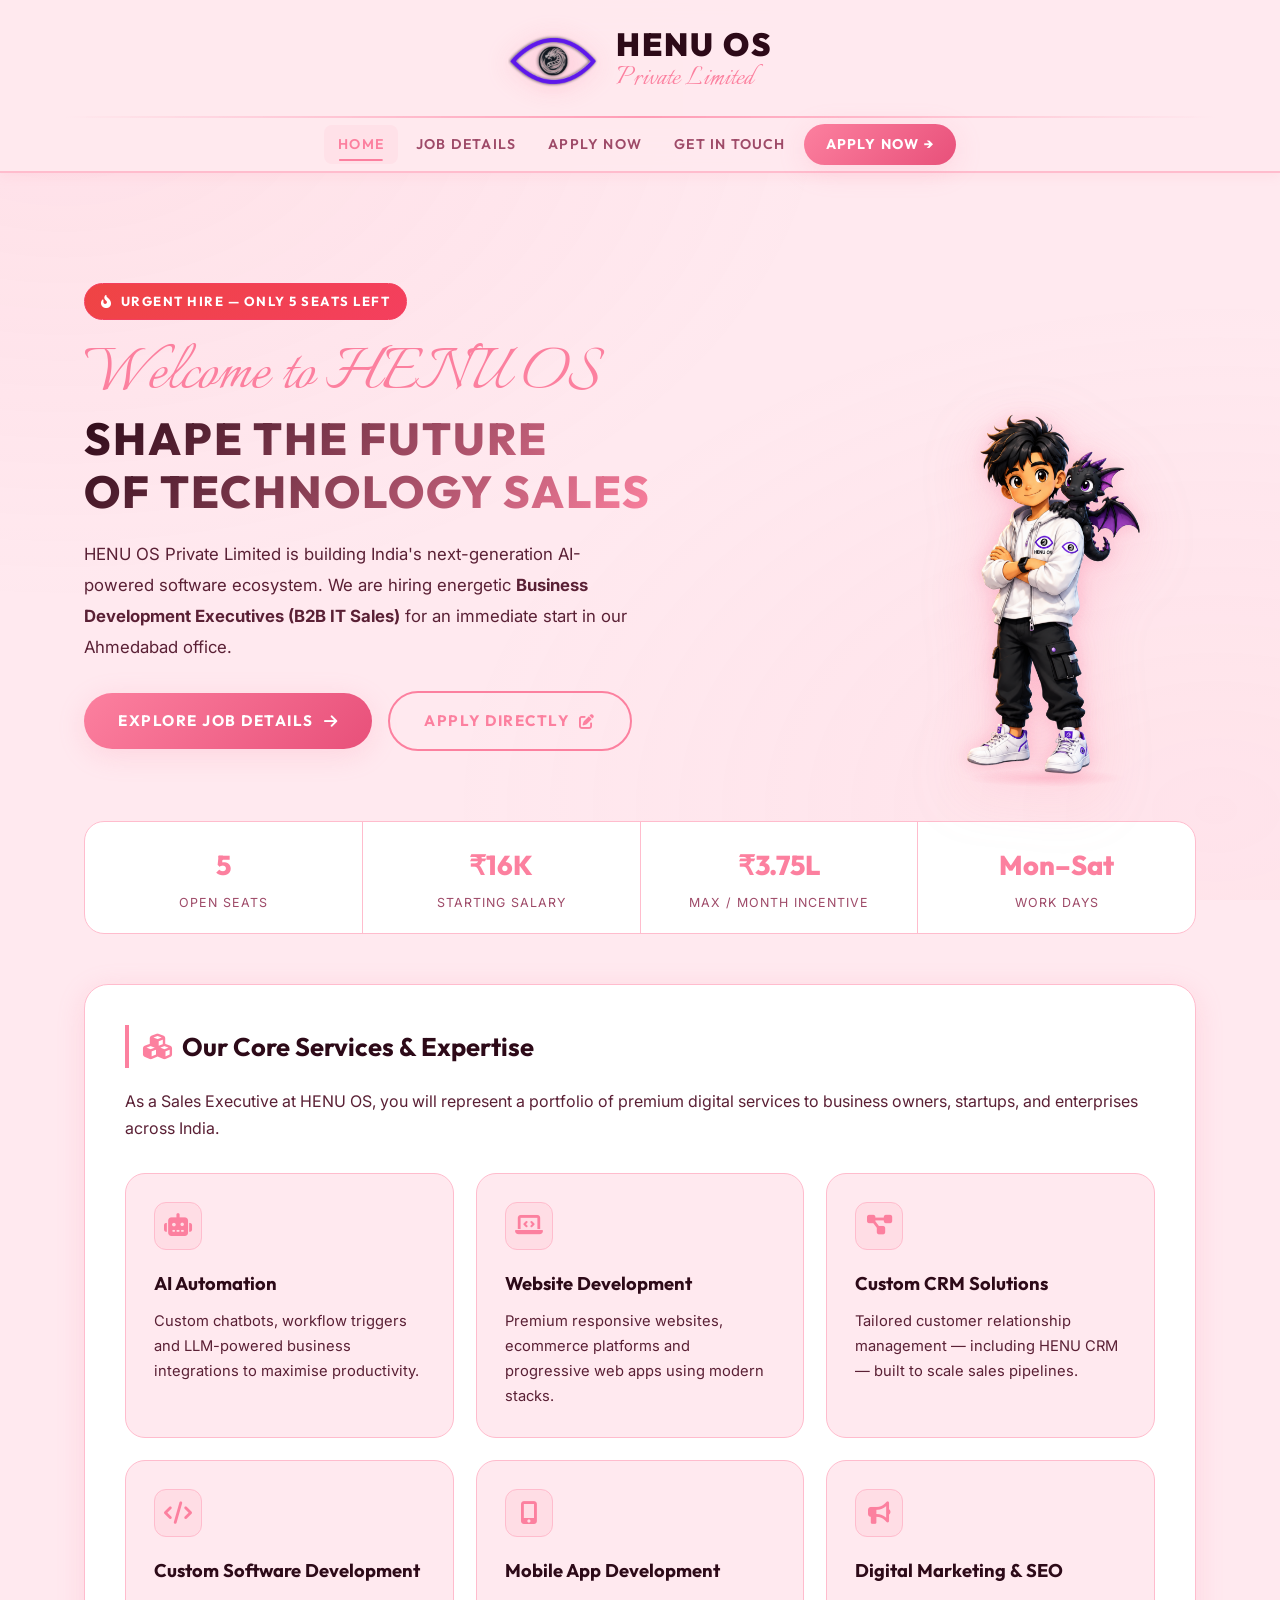
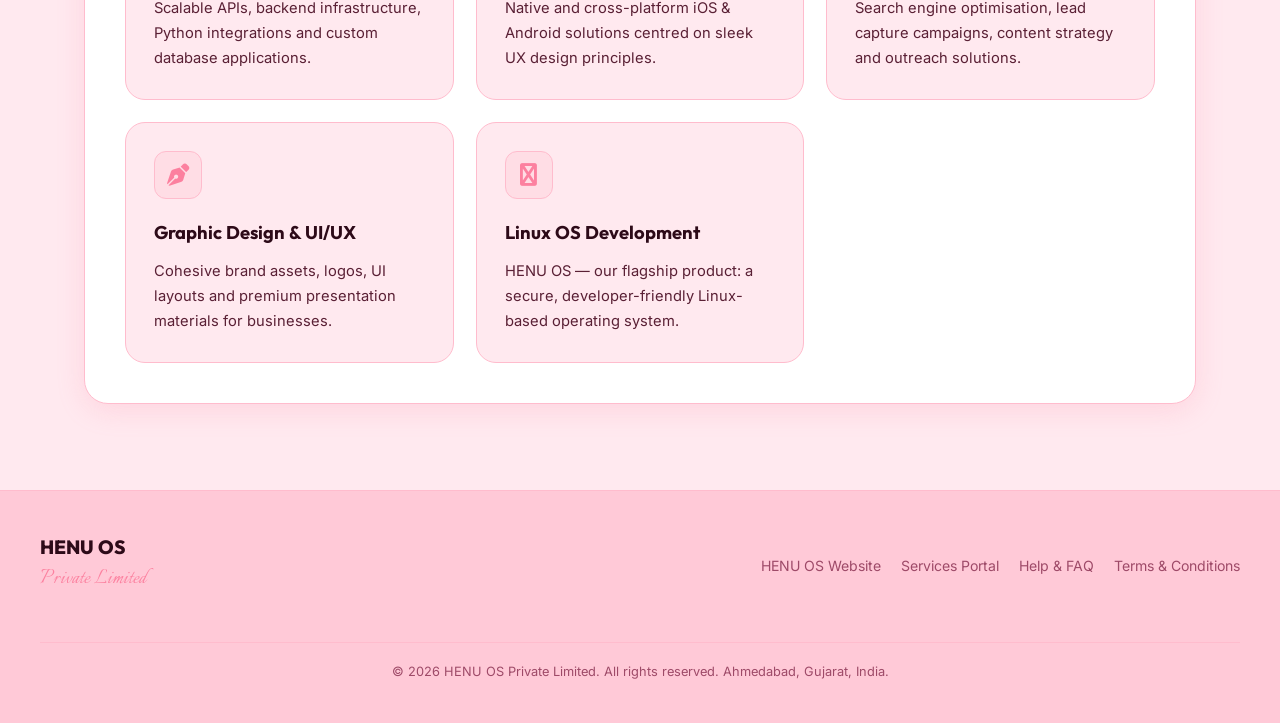
==== sales form/index.html @ 59e3c24c "For Sales" ====
<!DOCTYPE html>
<html lang="en">
<head>
  <meta charset="UTF-8">
  <meta name="viewport" content="width=device-width, initial-scale=1.0">
  <title>HENU OS Private Limited – Sales Careers</title>
  <meta name="description" content="Join HENU OS Private Limited as a Business Development Executive. B2B IT Sales, AI automation and digital marketing services. Apply now in Ahmedabad.">
  <link rel="stylesheet" href="style.css">
  <link rel="stylesheet" href="https://cdnjs.cloudflare.com/ajax/libs/font-awesome/6.4.0/css/all.min.css">
  <style>
    /* ============================================================
       HOME PAGE – SARDU HERO LAYOUT
    ============================================================ */
    .hero-row {
      display: flex;
      align-items: flex-end;
      justify-content: space-between;
      gap: 48px;
      padding: 60px 0 0;
      position: relative;
    }

    .hero-left {
      flex: 1 1 auto; min-width: 0;
      padding-bottom: 30px;
      display: flex; flex-direction: column; align-items: flex-start;
    }

    .hero-left .badge { margin-bottom: 18px; }
    .hero-left .fancy-title { text-align: left; margin-bottom: 2px; }
    .hero-left .main-title  { text-align: left; margin-bottom: 20px; }
    .hero-left p { font-size: 1.05rem; line-height: 1.85; max-width: 560px; margin-bottom: 28px; }

    .hero-cta-row { display: flex; gap: 16px; flex-wrap: wrap; align-items: center; }

    .hero-sardu-wrap {
      flex: 0 0 auto; width: 300px;
      display: flex; align-items: flex-end; justify-content: center; position: relative;
    }

    .sardu-home-img {
      width: 100%; max-width: 300px; display: block; object-fit: contain;
      animation: sardFloat 4s ease-in-out infinite;
      filter: drop-shadow(-3px 0 8px rgba(252,128,159,0.18)) drop-shadow(3px 0 8px rgba(252,128,159,0.18)) drop-shadow(0 18px 30px rgba(252,128,159,0.25));
    }

    @keyframes sardFloat {
      0%, 100% { transform: translateY(0px); }
      50%       { transform: translateY(-12px); }
    }

    .sardu-shadow-ring {
      position: absolute; bottom: -6px; left: 50%; transform: translateX(-50%);
      width: 160px; height: 18px;
      background: radial-gradient(ellipse, rgba(252,128,159,0.30) 0%, transparent 70%);
      border-radius: 50%; animation: ringPulse 4s ease-in-out infinite;
    }

    @keyframes ringPulse {
      0%, 100% { opacity: 0.6; transform: translateX(-50%) scaleX(1); }
      50%       { opacity: 0.25; transform: translateX(-50%) scaleX(0.8); }
    }

    /* Stats strip */
    .hero-stats {
      display: flex; gap: 0;
      border: 1.5px solid var(--border-color); border-radius: 20px;
      overflow: hidden; margin-top: 40px; background: #fff;
    }

    .stat-item {
      flex: 1; padding: 20px 18px; text-align: center;
      border-right: 1.5px solid var(--border-color); transition: var(--transition);
    }

    .stat-item:last-child { border-right: none; }
    .stat-item:hover { background: var(--pink-primary); }

    .stat-val { font-family: var(--font-title); font-size: 1.7rem; font-weight: 800; color: var(--accent); display: block; }
    .stat-lbl { font-size: 0.78rem; color: var(--text-muted); text-transform: uppercase; letter-spacing: 1px; margin-top: 3px; }

    @media (max-width: 900px) {
      .hero-row { flex-direction: column; align-items: center; padding: 40px 0 0; gap: 0; }
      .hero-left { align-items: center; text-align: center; padding-bottom: 10px; }
      .hero-left .fancy-title, .hero-left .main-title { text-align: center; }
      .hero-left p { text-align: center; max-width: 100%; }
      .hero-cta-row { justify-content: center; }
      .hero-sardu-wrap { width: 200px; order: -1; }
      .hero-stats { flex-wrap: wrap; border-radius: 16px; }
      .stat-item { min-width: 45%; border-bottom: 1.5px solid var(--border-color); }
    }

    @media (max-width: 480px) {
      .hero-sardu-wrap { width: 160px; }
      .stat-val { font-size: 1.3rem; }
    }
  </style>
</head>
<body>

  <!-- ===== CENTERED HEADER ===== -->
  <header>
    <div class="nav-container">

      <!-- TOP: Centered Logo + Brand Name -->
      <a href="index.html" class="header-brand">
        <img src="henu.png" alt="HENU OS Logo" class="nav-logo">
        <div class="brand-text">
          <span class="brand-title">HENU OS</span>
          <span class="brand-subtitle">Private Limited</span>
        </div>
        <!-- Hamburger (mobile) -->
        <button class="menu-toggle" id="menuToggle" aria-label="Toggle navigation">
          <span></span><span></span><span></span>
        </button>
      </a>

      <!-- Divider -->
      <div class="header-divider"></div>

      <!-- BOTTOM: Nav Links Centered -->
      <nav class="header-nav" id="headerNav">
        <ul>
          <li><a href="index.html" class="active">Home</a></li>
          <li><a href="details.html">Job Details</a></li>
          <li><a href="apply.html">Apply Now</a></li>
          <li><a href="contact.html">Get in Touch</a></li>
          <li><a href="apply.html" class="nav-cta">Apply Now &rarr;</a></li>
        </ul>
      </nav>

    </div>
  </header>

  <!-- ===== MAIN ===== -->
  <main>

    <!-- HERO -->
    <div class="hero-row">
      <div class="hero-left">
        <span class="badge urgent">
          <i class="fa-solid fa-fire-flame-curved"></i> Urgent Hire &mdash; Only 5 Seats Left
        </span>
        <span class="fancy-title">Welcome to HENU OS</span>
        <h1 class="main-title">Shape the Future<br>of Technology Sales</h1>
        <p>
          HENU OS Private Limited is building India's next-generation AI-powered software ecosystem.
          We are hiring energetic <strong>Business Development Executives (B2B IT Sales)</strong>
          for an immediate start in our Ahmedabad office.
        </p>
        <div class="hero-cta-row">
          <a href="details.html" class="btn btn-primary">Explore Job Details <i class="fa-solid fa-arrow-right"></i></a>
          <a href="apply.html" class="btn btn-secondary">Apply Directly <i class="fa-solid fa-pen-to-square"></i></a>
        </div>
      </div>

      <div class="hero-sardu-wrap">
        <img src="SARDU.png" alt="Sardu – HENU OS Brand Guide" class="sardu-home-img">
        <div class="sardu-shadow-ring"></div>
      </div>
    </div>

    <!-- Stats strip -->
    <div class="hero-stats">
      <div class="stat-item"><span class="stat-val">5</span><div class="stat-lbl">Open Seats</div></div>
      <div class="stat-item"><span class="stat-val">₹16K</span><div class="stat-lbl">Starting Salary</div></div>
      <div class="stat-item"><span class="stat-val">₹3.75L</span><div class="stat-lbl">Max / Month Incentive</div></div>
      <div class="stat-item"><span class="stat-val">Mon–Sat</span><div class="stat-lbl">Work Days</div></div>
    </div>

    <!-- SERVICES -->
    <div class="glass-card" style="margin-top: 50px;">
      <h2 class="section-title"><i class="fa-solid fa-cubes"></i> Our Core Services &amp; Expertise</h2>
      <p>As a Sales Executive at HENU OS, you will represent a portfolio of premium digital services to business owners, startups, and enterprises across India.</p>
      <div class="services-grid">
        <div class="service-card"><div class="service-icon"><i class="fa-solid fa-robot"></i></div><h3>AI Automation</h3><p>Custom chatbots, workflow triggers and LLM-powered business integrations to maximise productivity.</p></div>
        <div class="service-card"><div class="service-icon"><i class="fa-solid fa-laptop-code"></i></div><h3>Website Development</h3><p>Premium responsive websites, ecommerce platforms and progressive web apps using modern stacks.</p></div>
        <div class="service-card"><div class="service-icon"><i class="fa-solid fa-diagram-project"></i></div><h3>Custom CRM Solutions</h3><p>Tailored customer relationship management — including HENU CRM — built to scale sales pipelines.</p></div>
        <div class="service-card"><div class="service-icon"><i class="fa-solid fa-code"></i></div><h3>Custom Software Development</h3><p>Scalable APIs, backend infrastructure, Python integrations and custom database applications.</p></div>
        <div class="service-card"><div class="service-icon"><i class="fa-solid fa-mobile-screen-button"></i></div><h3>Mobile App Development</h3><p>Native and cross-platform iOS &amp; Android solutions centred on sleek UX design principles.</p></div>
        <div class="service-card"><div class="service-icon"><i class="fa-solid fa-bullhorn"></i></div><h3>Digital Marketing &amp; SEO</h3><p>Search engine optimisation, lead capture campaigns, content strategy and outreach solutions.</p></div>
        <div class="service-card"><div class="service-icon"><i class="fa-solid fa-pen-nib"></i></div><h3>Graphic Design &amp; UI/UX</h3><p>Cohesive brand assets, logos, UI layouts and premium presentation materials for businesses.</p></div>
        <div class="service-card"><div class="service-icon"><i class="fa-solid fa-linux"></i></div><h3>Linux OS Development</h3><p>HENU OS — our flagship product: a secure, developer-friendly Linux-based operating system.</p></div>
      </div>
    </div>
  </main>

  <!-- FOOTER -->
  <footer>
    <div class="footer-container">
      <div>
        <span style="font-family:var(--font-title); font-weight:800; color:var(--text-dark); font-size:1.2rem;">HENU OS</span>
        <span style="display:block; font-family:var(--font-fancy); color:var(--accent); font-size:1.5rem; margin-top:-4px;">Private Limited</span>
      </div>
      <ul class="footer-links">
        <li><a href="https://henuos.netlify.app/" target="_blank">HENU OS Website</a></li>
        <li><a href="https://henuos-services.netlify.app/" target="_blank">Services Portal</a></li>
        <li><a href="contact.html">Help &amp; FAQ</a></li>
        <li><a href="contact.html">Terms &amp; Conditions</a></li>
      </ul>
      <div class="footer-copy">&copy; 2026 HENU OS Private Limited. All rights reserved. Ahmedabad, Gujarat, India.</div>
    </div>
  </footer>

  <script src="script.js"></script>
</body>
</html>
---- sales form/style.css ----
@import url('https://fonts.googleapis.com/css2?family=Italianno&family=Outfit:wght@300;400;500;600;700;800&family=Inter:wght@300;400;500;600;700&display=swap');

/* ================================================
   HENU OS Careers Portal – Light Pink Theme
   ================================================ */

:root {
  /* Light Pink Palette */
  --pink-primary:  #FFE9EF;   /* lightest – body bg */
  --pink-medium:   #FFC9D7;   /* card backgrounds   */
  --pink-soft:     #FFBCCD;   /* subtle borders     */
  --pink-pastel:   #FF9CB5;   /* accent color       */
  --pink-light:    #FC809F;   /* dark accent / CTA  */

  /* Text */
  --text-dark:    #2d0a18;
  --text-body:    #5a2035;
  --text-muted:   #9e4a68;
  --text-on-btn:  #ffffff;

  /* Derived UI colors */
  --bg-body:       var(--pink-primary);
  --bg-card:       #ffffff;
  --bg-card-alt:   var(--pink-medium);
  --border-color:  var(--pink-soft);
  --border-accent: var(--pink-pastel);
  --accent:        var(--pink-light);   /* #FC809F */
  --accent-deep:   #e8507a;

  /* Shadows */
  --shadow-sm:   0 2px 12px rgba(252,128,159,0.12);
  --shadow-md:   0 6px 28px rgba(252,128,159,0.20);
  --shadow-lg:   0 12px 45px rgba(252,128,159,0.30);
  --shadow-glow: 0 0 20px rgba(252,128,159,0.35);

  /* Typography */
  --font-fancy: 'Italianno', cursive;
  --font-title: 'Outfit', sans-serif;
  --font-body:  'Inter', sans-serif;

  --transition: all 0.35s cubic-bezier(0.16, 1, 0.3, 1);
}

/* ================================================ Base ================================================ */
*, *::before, *::after { margin: 0; padding: 0; box-sizing: border-box; }
html { scroll-behavior: smooth; }

body {
  background-color: var(--bg-body);
  color: var(--text-body);
  font-family: var(--font-body);
  line-height: 1.7;
  overflow-x: hidden;
  min-height: 100vh;
}

/* subtle pattern overlay */
body::before {
  content: '';
  position: fixed; inset: 0;
  background:
    radial-gradient(ellipse at 5% 10%, rgba(252,128,159,0.08) 0%, transparent 45%),
    radial-gradient(ellipse at 95% 90%, rgba(255,156,181,0.07) 0%, transparent 45%);
  pointer-events: none;
  z-index: 0;
}

/* ================================================ HEADER / NAV ================================================ */
/* ================================================
   HEADER — Centered Brand + Nav Below
   ================================================ */
header {
  position: sticky; top: 0; z-index: 200;
  background: rgba(255,233,239,0.95);
  backdrop-filter: blur(18px);
  -webkit-backdrop-filter: blur(18px);
  border-bottom: 2px solid var(--border-color);
  box-shadow: var(--shadow-sm);
}

.nav-container {
  max-width: 1200px; margin: 0 auto;
  padding: 0 24px;
  display: flex;
  flex-direction: column;
  align-items: center;
}

/* --- TOP ROW: big centered logo + brand name --- */
.header-brand {
  display: flex;
  align-items: center;
  justify-content: center;
  gap: 18px;
  padding: 16px 0 10px;
  text-decoration: none;
  width: 100%;
  position: relative;
}

/* Hamburger sits absolute-right inside brand row */
.menu-toggle {
  position: absolute;
  right: 0; top: 50%;
  transform: translateY(-50%);
  display: none;
  flex-direction: column;
  gap: 5px; cursor: pointer;
  background: transparent; border: none;
  padding: 4px;
}

.menu-toggle span {
  display: block; width: 26px; height: 3px;
  background: var(--accent); border-radius: 3px;
  transition: var(--transition);
}

/* Big centered logo */
.nav-logo {
  width: 90px; height: 90px;
  object-fit: contain;
  filter: drop-shadow(0 3px 12px rgba(252,128,159,0.45));
  transition: var(--transition);
  flex-shrink: 0;
}

.header-brand:hover .nav-logo {
  filter: drop-shadow(0 5px 20px rgba(252,128,159,0.70));
  transform: scale(1.06);
}

/* Brand text block */
.brand-text {
  display: flex;
  flex-direction: column;
  align-items: flex-start;
  line-height: 1;
}

.brand-title {
  font-family: var(--font-title);
  font-size: 2rem;
  font-weight: 900;
  color: var(--text-dark);
  letter-spacing: 2px;
  text-transform: uppercase;
  line-height: 1;
}

.brand-subtitle {
  font-family: var(--font-fancy);
  font-size: 2rem;
  color: var(--accent);
  margin-top: 2px;
  line-height: 1;
}

/* --- DIVIDER line between brand and nav --- */
.header-divider {
  width: 100%;
  height: 1.5px;
  background: linear-gradient(90deg, transparent, var(--border-accent), transparent);
  margin: 0;
}

/* --- BOTTOM ROW: centered nav links --- */
.header-nav {
  width: 100%;
  padding: 6px 0;
}

.header-nav ul {
  display: flex;
  list-style: none;
  gap: 4px;
  align-items: center;
  justify-content: center;
  flex-wrap: wrap;
}

nav a, .header-nav a {
  text-decoration: none;
  font-family: var(--font-title);
  color: var(--text-muted);
  font-size: 0.88rem; font-weight: 600;
  text-transform: uppercase; letter-spacing: 1.2px;
  padding: 8px 14px; border-radius: 8px;
  transition: var(--transition); position: relative;
  display: block;
}

nav a:hover, nav a.active,
.header-nav a:hover, .header-nav a.active {
  color: var(--accent);
  background: rgba(252,128,159,0.08);
}

nav a::after, .header-nav a::after {
  content: ''; position: absolute;
  bottom: 3px; left: 50%;
  width: 0; height: 2px;
  background: var(--accent);
  border-radius: 2px;
  transition: var(--transition);
  transform: translateX(-50%);
}

nav a:hover::after, nav a.active::after,
.header-nav a:hover::after, .header-nav a.active::after { width: 60%; }

.nav-cta {
  background: linear-gradient(135deg, var(--accent), var(--accent-deep)) !important;
  color: #fff !important;
  border-radius: 30px !important;
  padding: 9px 22px !important;
  box-shadow: var(--shadow-md);
  font-weight: 700 !important;
}

.nav-cta::after { display: none !important; }

.nav-cta:hover {
  transform: translateY(-2px) !important;
  box-shadow: var(--shadow-lg) !important;
  background: linear-gradient(135deg, var(--accent-deep), var(--accent)) !important;
}

/* ================================================ LAYOUT ================================================ */
main {
  max-width: 1160px; margin: 0 auto;
  padding: 50px 24px;
  position: relative; z-index: 1;
}

/* ================================================ GLASS CARD ================================================ */
.glass-card {
  background: var(--bg-card);
  border: 1.5px solid var(--border-color);
  border-radius: 24px;
  padding: 40px;
  box-shadow: var(--shadow-md);
  margin-bottom: 36px;
  transition: var(--transition);
  position: relative;
  z-index: 20;
}

.glass-card:hover {
  border-color: var(--border-accent);
  box-shadow: var(--shadow-lg);
  transform: translateY(-2px);
}

/* ================================================ TYPOGRAPHY ================================================ */
.fancy-title {
  font-family: var(--font-fancy);
  font-size: 4.5rem;
  color: var(--accent);
  line-height: 1; margin-bottom: 8px;
}

.main-title {
  font-family: var(--font-title);
  font-size: clamp(1.8rem, 4vw, 2.8rem);
  font-weight: 800; text-transform: uppercase;
  letter-spacing: 2px;
  background: linear-gradient(135deg, var(--text-dark) 0%, var(--accent) 100%);
  -webkit-background-clip: text;
  -webkit-text-fill-color: transparent;
  background-clip: text;
  margin-bottom: 20px; line-height: 1.2;
}

.section-title {
  font-family: var(--font-title);
  font-size: 1.6rem; font-weight: 700;
  color: var(--text-dark);
  border-left: 4px solid var(--accent);
  padding-left: 14px; margin-bottom: 20px;
  display: flex; align-items: center; gap: 10px;
}

.section-title i { color: var(--accent); }

p {
  margin-bottom: 18px;
  color: var(--text-body);
  font-size: 1rem;
}

/* ================================================ BADGES ================================================ */
.badge {
  display: inline-flex; align-items: center; gap: 8px;
  background: rgba(252,128,159,0.12);
  border: 1.5px solid var(--pink-pastel);
  padding: 6px 16px; border-radius: 30px;
  font-family: var(--font-title);
  font-size: 0.82rem; font-weight: 700;
  text-transform: uppercase; letter-spacing: 1.5px;
  color: var(--accent);
  margin-bottom: 20px;
}

.badge.urgent {
  background: linear-gradient(135deg, #ef4444, #f43f5e);
  border-color: #f43f5e;
  color: #fff;
  animation: urgentPulse 1.5s ease-in-out infinite;
}

@keyframes urgentPulse {
  0%, 100% { box-shadow: 0 0 8px rgba(239,68,68,0.4); }
  50% { box-shadow: 0 0 22px rgba(239,68,68,0.8); }
}

/* ================================================ BUTTONS ================================================ */
.btn {
  display: inline-flex; align-items: center; gap: 10px;
  font-family: var(--font-title);
  font-size: 0.95rem; font-weight: 700;
  text-decoration: none; text-transform: uppercase;
  letter-spacing: 1.5px; padding: 15px 34px;
  border-radius: 50px; border: none; cursor: pointer;
  transition: var(--transition);
}

.btn-primary {
  background: linear-gradient(135deg, var(--accent), var(--accent-deep));
  color: #fff;
  box-shadow: var(--shadow-md);
}

.btn-primary:hover {
  transform: translateY(-3px);
  box-shadow: var(--shadow-lg);
  color: #fff;
}

.btn-secondary {
  background: transparent;
  border: 2px solid var(--accent);
  color: var(--accent);
}

.btn-secondary:hover {
  background: rgba(252,128,159,0.08);
  transform: translateY(-2px);
}

/* ================================================ HOME HERO ================================================ */
.hero-section {
  text-align: center; padding: 60px 0 50px;
  display: flex; flex-direction: column; align-items: center;
}

/* No spinning logo – decorative circle divider only */
.hero-divider {
  width: 90px; height: 4px;
  background: linear-gradient(90deg, transparent, var(--accent), transparent);
  border-radius: 2px; margin: 24px auto 28px;
}

/* ================================================ SERVICE CARDS ================================================ */
.services-grid {
  display: grid;
  grid-template-columns: repeat(auto-fit, minmax(260px, 1fr));
  gap: 22px; margin-top: 30px;
}

.service-card {
  background: var(--pink-primary);
  border: 1.5px solid var(--border-color);
  border-radius: 20px; padding: 28px;
  transition: var(--transition); text-align: left;
}

.service-card:hover {
  border-color: var(--accent);
  background: #fff;
  transform: translateY(-5px);
  box-shadow: var(--shadow-md);
}

.service-icon {
  width: 48px; height: 48px;
  background: rgba(252,128,159,0.12);
  border-radius: 12px;
  display: flex; align-items: center; justify-content: center;
  color: var(--accent); font-size: 1.4rem;
  margin-bottom: 18px;
  border: 1.5px solid var(--border-color);
}

.service-card h3 {
  font-family: var(--font-title);
  font-size: 1.15rem; font-weight: 700;
  color: var(--text-dark); margin-bottom: 10px;
}

.service-card p { font-size: 0.92rem; margin-bottom: 0; }

/* ================================================ DETAILS PAGE ================================================ */
.details-layout {
  display: grid;
  grid-template-columns: 1fr;   /* full width; SARDU fixed right */
  gap: 0;
}

/* SARDU fixed on right side of page */
.sardu-fixed {
  position: fixed;
  bottom: 0; right: 0;
  z-index: 150;
  display: flex;
  flex-direction: column;
  align-items: flex-end;
  pointer-events: none;
}

.sardu-speech {
  margin-right: 15px;
  margin-bottom: 10px;
  background: #fff;
  border: 1.5px solid var(--border-accent);
  border-radius: 18px 18px 4px 18px;
  padding: 12px 16px;
  font-size: 0.85rem;
  color: var(--text-body);
  max-width: 220px;
  box-shadow: var(--shadow-md);
  pointer-events: all;
  animation: floatBubble 3.5s ease-in-out infinite;
}

@keyframes floatBubble {
  0%, 100% { transform: translateY(0); }
  50% { transform: translateY(-6px); }
}

.sardu-standing {
  width: 140px;
  object-fit: contain;
  display: block;
  /* standing at bottom */
  margin-bottom: 0;
  pointer-events: all;
  animation: sardRock 3s ease-in-out infinite;
  filter: drop-shadow(0 4px 15px rgba(252,128,159,0.35));
}

@keyframes sardRock {
  0%, 100% { transform: rotate(-2deg); }
  50% { transform: rotate(2deg); }
}

/* emcard belt – right edge, 70% opacity */
.emcard-belt {
  position: fixed;
  right: -30px;     /* slightly clipped to look like a belt */
  top: 50%;
  transform: translateY(-50%);
  z-index: 120;
  opacity: 0.70;
  pointer-events: none;
}

.emcard-belt img {
  width: 210px;
  border-radius: 20px 0 0 20px;
  border: 1.5px solid var(--border-accent);
  border-right: none;
  box-shadow: -8px 0 30px rgba(252,128,159,0.25);
  display: block;
}

/* ================================================ SALARY / KPI ================================================ */
.salary-boxes {
  display: grid;
  grid-template-columns: 1fr 1fr;
  gap: 18px; margin: 22px 0;
}

@media (max-width: 600px) {
  .salary-boxes { grid-template-columns: 1fr; }
}

.salary-box {
  background: var(--pink-primary);
  border: 1.5px solid var(--border-color);
  border-radius: 16px; padding: 20px;
  text-align: center; transition: var(--transition);
}

.salary-box:hover {
  border-color: var(--accent);
  background: #fff;
  box-shadow: var(--shadow-md);
}

.salary-box h4 {
  font-family: var(--font-title);
  font-size: 0.85rem; text-transform: uppercase;
  color: var(--accent); margin-bottom: 8px; letter-spacing: 1px;
}

.salary-value {
  font-family: var(--font-title);
  font-size: 1.4rem; font-weight: 800;
  color: var(--text-dark);
}

.salary-desc { font-size: 0.78rem; color: var(--text-muted); margin-top: 5px; margin-bottom: 0; }

.kpi-cards {
  display: grid;
  grid-template-columns: repeat(auto-fit, minmax(120px, 1fr));
  gap: 14px; margin: 18px 0;
}

.kpi-card {
  background: var(--pink-primary);
  border: 1.5px solid var(--border-color);
  border-radius: 14px; padding: 15px 10px;
  text-align: center; transition: var(--transition);
}

.kpi-card:hover {
  border-color: var(--accent);
  background: #fff;
  transform: scale(1.04);
  box-shadow: var(--shadow-sm);
}

.kpi-val {
  font-family: var(--font-title);
  font-size: 1.5rem; font-weight: 800;
  color: var(--accent);
}

.kpi-lbl { font-size: 0.72rem; color: var(--text-muted); margin-top: 3px; }

.info-bullets { list-style: none; }

.info-bullets li {
  position: relative; padding-left: 24px;
  margin-bottom: 12px; font-size: 0.96rem;
  color: var(--text-body);
}

.info-bullets li i {
  position: absolute; left: 0; top: 4px;
  color: var(--accent); font-size: 0.9rem;
}

/* ================================================ APPLY FORM ================================================ */
.form-header { margin-bottom: 32px; text-align: center; }

.form-grid {
  display: grid;
  grid-template-columns: 1fr 1fr;
  gap: 22px; margin-bottom: 22px;
}

@media (max-width: 768px) {
  .form-grid { grid-template-columns: 1fr; }
}

.form-group {
  margin-bottom: 18px;
  display: flex; flex-direction: column;
}

.form-group.full-width { grid-column: 1 / -1; }

label {
  font-family: var(--font-title);
  font-size: 0.85rem; font-weight: 600;
  color: var(--text-dark);
  margin-bottom: 7px; letter-spacing: 0.5px;
  text-transform: uppercase;
}

.required { color: #e53e3e; margin-left: 3px; }

.form-control {
  background: var(--pink-primary);
  border: 1.5px solid var(--border-color);
  border-radius: 12px; padding: 13px 17px;
  color: var(--text-dark);
  font-family: var(--font-body);
  font-size: 0.95rem; outline: none;
  transition: var(--transition);
  width: 100%;
}

.form-control:focus {
  border-color: var(--accent);
  background: #fff;
  box-shadow: 0 0 0 3px rgba(252,128,159,0.15);
}

.form-control::placeholder { color: var(--text-muted); opacity: 0.7; }

select.form-control {
  cursor: pointer; appearance: none;
  background-image: url("data:image/svg+xml,%3Csvg xmlns='http://www.w3.org/2000/svg' fill='none' viewBox='0 0 24 24' stroke='%23FC809F'%3E%3Cpath stroke-linecap='round' stroke-linejoin='round' stroke-width='2' d='M19 9l-7 7-7-7'/%3E%3C/svg%3E");
  background-repeat: no-repeat;
  background-position: right 16px center;
  background-size: 15px; padding-right: 44px;
}

select.form-control option {
  background: #fff; color: var(--text-dark);
}

/* Radio pills */
.radio-options {
  display: flex; flex-wrap: wrap; gap: 10px; margin-top: 5px;
}

.radio-pill { position: relative; }

.radio-pill input[type="radio"] {
  position: absolute; opacity: 0; width: 0; height: 0;
}

.radio-pill label {
  display: block;
  background: var(--pink-primary);
  border: 1.5px solid var(--border-color);
  border-radius: 50px; padding: 9px 20px;
  font-family: var(--font-body);
  font-size: 0.88rem; font-weight: 500;
  text-transform: none; letter-spacing: 0;
  color: var(--text-body);
  cursor: pointer; margin-bottom: 0;
  transition: var(--transition);
}

.radio-pill input[type="radio"]:checked + label {
  background: var(--accent);
  border-color: var(--accent);
  color: #fff;
  box-shadow: var(--shadow-sm);
}

.radio-pill label:hover {
  border-color: var(--accent); color: var(--accent);
}

/* Multi-select checklists */
.checklist-container {
  background: var(--pink-primary);
  border: 1.5px solid var(--border-color);
  border-radius: 16px; padding: 18px;
  max-height: 240px; overflow-y: auto; margin-top: 5px;
}

.checklist-container::-webkit-scrollbar { width: 5px; }
.checklist-container::-webkit-scrollbar-track { background: rgba(252,128,159,0.05); }
.checklist-container::-webkit-scrollbar-thumb { background: var(--border-accent); border-radius: 3px; }

.checklist-item {
  display: flex; align-items: center; gap: 12px;
  padding: 7px 5px; cursor: pointer;
  transition: var(--transition); border-radius: 8px;
}

.checklist-item:hover {
  background: rgba(252,128,159,0.08);
  padding-left: 10px;
}

.checklist-item input[type="checkbox"] {
  width: 17px; height: 17px;
  accent-color: var(--accent); cursor: pointer; flex-shrink: 0;
}

.checklist-label {
  font-family: var(--font-body);
  font-size: 0.9rem; color: var(--text-body); user-select: none;
}

.validation-hint {
  font-size: 0.78rem; color: var(--accent);
  margin-bottom: 6px; font-weight: 600;
}

/* File Upload */
.upload-dropzone {
  border: 2px dashed var(--border-accent);
  border-radius: 16px; padding: 28px 20px;
  text-align: center; cursor: pointer;
  background: var(--pink-primary);
  transition: var(--transition); position: relative;
}

.upload-dropzone:hover, .upload-dropzone.dragover {
  border-color: var(--accent);
  background: #fff;
  box-shadow: var(--shadow-sm);
}

.upload-dropzone input[type="file"] {
  position: absolute; inset: 0; width: 100%; height: 100%;
  opacity: 0; cursor: pointer;
}

.upload-icon { font-size: 2rem; color: var(--accent); margin-bottom: 8px; }

.upload-text { font-size: 0.88rem; color: var(--text-muted); }
.upload-text strong { color: var(--accent); }

.file-info {
  margin-top: 10px; font-size: 0.85rem; color: #22c55e;
  display: flex; align-items: center; justify-content: center; gap: 6px;
}

/* Calendar Slots */
.calendar-wrapper {
  background: var(--pink-primary);
  border: 1.5px solid var(--border-color);
  border-radius: 18px; padding: 24px; margin-top: 10px;
}

.calendar-header {
  font-family: var(--font-title);
  font-size: 1rem; font-weight: 700;
  color: var(--text-dark); margin-bottom: 14px;
  text-align: center; text-transform: uppercase; letter-spacing: 1px;
}

.calendar-days {
  display: grid; grid-template-columns: repeat(4, 1fr);
  gap: 10px; margin-bottom: 18px;
}

@media (max-width: 500px) {
  .calendar-days { grid-template-columns: repeat(2, 1fr); }
}

.day-tab {
  background: #fff;
  border: 1.5px solid var(--border-color);
  border-radius: 12px; padding: 12px 8px;
  text-align: center; cursor: pointer;
  transition: var(--transition);
}

.day-tab:hover { border-color: var(--accent); }

.day-tab.active {
  background: var(--accent);
  border-color: var(--accent);
}

.day-tab.active .day-name,
.day-tab.active .day-date { color: #fff; }

.day-name {
  font-family: var(--font-title);
  font-size: 0.75rem; text-transform: uppercase;
  color: var(--text-muted);
}

.day-date {
  font-family: var(--font-title);
  font-size: 1.05rem; font-weight: 800;
  color: var(--text-dark);
}

.slots-grid {
  display: grid;
  grid-template-columns: repeat(auto-fill, minmax(170px, 1fr));
  gap: 10px; margin-top: 14px; min-height: 70px;
}

.slot-btn {
  background: #fff;
  border: 2px solid; border-radius: 10px;
  padding: 11px 10px;
  font-family: var(--font-title);
  font-size: 0.82rem; font-weight: 700;
  cursor: pointer; transition: var(--transition);
  text-align: center;
}

.slot-btn.available { border-color: #22c55e; color: #16a34a; background: #f0fdf4; }
.slot-btn.available:hover {
  background: #dcfce7; transform: translateY(-2px);
  box-shadow: 0 4px 12px rgba(34,197,94,0.2);
}

.slot-btn.booked { border-color: #ef4444; color: #dc2626; background: #fef2f2; cursor: not-allowed; opacity: 0.65; }

.slot-btn.selected {
  border-color: #eab308 !important; color: #a16207 !important;
  background: #fefce8 !important;
  box-shadow: 0 4px 12px rgba(234,179,8,0.3) !important;
  transform: translateY(-2px);
}

.slot-lbl {
  display: block; font-size: 0.68rem;
  font-weight: 400; margin-top: 3px; text-transform: uppercase;
}

.slot-legend {
  display: flex; gap: 18px; flex-wrap: wrap;
  margin-top: 14px; font-size: 0.78rem; color: var(--text-muted);
}

.legend-item { display: flex; align-items: center; gap: 6px; }

.legend-color { width: 10px; height: 10px; border-radius: 50%; }
.legend-color.available { background: #22c55e; }
.legend-color.booked    { background: #ef4444; }
.legend-color.selected  { background: #eab308; }

.custom-slot-toggle {
  margin-top: 18px; padding-top: 14px;
  border-top: 1px dashed var(--border-color);
  text-align: center;
}

.custom-slot-box {
  background: #fff;
  border: 1.5px dashed var(--border-color);
  border-radius: 12px; padding: 15px;
  margin-top: 12px;
  display: flex; flex-wrap: wrap; gap: 14px; justify-content: center;
}

.custom-slot-box select, .custom-slot-box input {
  background: var(--pink-primary);
  border: 1.5px solid var(--border-color);
  border-radius: 8px; padding: 8px 12px;
  color: var(--text-dark);
  font-family: var(--font-body); font-size: 0.88rem; outline: none;
}

/* Spinner */
.loading-overlay {
  display: none; position: fixed; inset: 0;
  background: rgba(255,233,239,0.88);
  backdrop-filter: blur(8px); z-index: 1000;
  align-items: center; justify-content: center; flex-direction: column;
}

.loading-overlay.visible { display: flex; }

.loading-spinner {
  width: 48px; height: 48px;
  border: 4px solid var(--border-color);
  border-top-color: var(--accent);
  border-radius: 50%;
  animation: spin 0.9s linear infinite; margin-bottom: 18px;
}

@keyframes spin { to { transform: rotate(360deg); } }

.loading-text {
  font-family: var(--font-title);
  font-size: 1.05rem; color: var(--text-dark); letter-spacing: 1px;
}

/* Thank You Overlay */
.thankyou-overlay {
  display: none; position: fixed; inset: 0;
  background: rgba(255,233,239,0.95);
  backdrop-filter: blur(14px); z-index: 1001;
  align-items: center; justify-content: center; padding: 24px;
}

.thankyou-overlay.visible {
  display: flex; animation: fadeScale 0.4s ease-out;
}

@keyframes fadeScale {
  from { opacity: 0; transform: scale(0.95); }
  to   { opacity: 1; transform: scale(1); }
}

.thankyou-card { max-width: 600px; width: 100%; text-align: center; }

.ty-success-icon {
  font-size: 4rem; color: #22c55e;
  margin-bottom: 20px;
  animation: bounceIcon 1.4s infinite alternate;
}

@keyframes bounceIcon {
  0%   { transform: translateY(0); }
  100% { transform: translateY(-8px); }
}

.ty-contact-box {
  background: var(--pink-primary);
  border: 1.5px solid var(--border-color);
  border-radius: 16px; padding: 20px 24px;
  margin: 22px 0; text-align: left;
}

.ty-contact-box h4 {
  font-family: var(--font-title); font-size: 1rem;
  color: var(--accent); margin-bottom: 10px;
  border-bottom: 1px solid var(--border-color); padding-bottom: 8px;
}

.ty-contact-box p {
  font-size: 0.92rem; margin-bottom: 8px;
  display: flex; align-items: center; gap: 10px;
}

.ty-contact-box p i { color: var(--accent); width: 18px; }

.btn-whatsapp {
  background: #25D366; color: #fff;
  box-shadow: 0 4px 14px rgba(37,211,102,0.3);
}

.btn-whatsapp:hover {
  background: #1ebd59; color: #fff;
  box-shadow: 0 8px 24px rgba(37,211,102,0.45);
  transform: translateY(-3px);
}

/* ================================================ CONTACT PAGE ================================================ */
.contact-layout {
  display: grid; grid-template-columns: 1fr 1fr; gap: 36px;
}

@media (max-width: 768px) {
  .contact-layout { grid-template-columns: 1fr; }
}

.contact-info { display: flex; flex-direction: column; gap: 18px; }

.contact-card {
  background: var(--pink-primary);
  border: 1.5px solid var(--border-color);
  border-radius: 16px; padding: 18px;
  display: flex; gap: 14px; align-items: flex-start;
  transition: var(--transition);
}

.contact-card:hover {
  border-color: var(--accent);
  background: #fff;
}

.contact-card-icon {
  font-size: 1.4rem; color: var(--accent);
  background: rgba(252,128,159,0.1);
  width: 44px; height: 44px; border-radius: 10px;
  display: flex; align-items: center; justify-content: center;
  flex-shrink: 0;
}

.contact-card-text h3 {
  font-family: var(--font-title);
  font-size: 1.05rem; color: var(--text-dark); margin-bottom: 5px;
}

.contact-card-text p { font-size: 0.92rem; margin-bottom: 0; }

.map-container {
  width: 100%; height: 340px;
  border-radius: 18px;
  border: 1.5px solid var(--border-color);
  overflow: hidden; box-shadow: var(--shadow-md);
}

.map-container iframe { width: 100%; height: 100%; border: none; }

/* ================================================ FOOTER ================================================ */
footer {
  border-top: 1.5px solid var(--border-color);
  padding: 40px 24px;
  background: var(--pink-medium);
}

.footer-container {
  max-width: 1200px; margin: 0 auto;
  display: flex; justify-content: space-between;
  align-items: center; flex-wrap: wrap; gap: 20px;
}

@media (max-width: 768px) {
  .footer-container { flex-direction: column; text-align: center; }
}

.footer-links {
  display: flex; list-style: none;
  gap: 20px; flex-wrap: wrap;
}

.footer-links a {
  color: var(--text-muted);
  text-decoration: none; font-size: 0.88rem;
  transition: var(--transition);
}

.footer-links a:hover { color: var(--accent); }

.footer-copy {
  width: 100%; font-size: 0.8rem; color: var(--text-muted);
  margin-top: 22px; border-top: 1px solid var(--border-color);
  padding-top: 18px; text-align: center;
}

/* ================================================ ERRORS ================================================ */
.error-msg {
  color: #dc2626; font-size: 0.78rem; margin-top: 5px;
  font-weight: 500; display: flex; align-items: center; gap: 5px;
}

/* ================================================ MOBILE RESPONSIVE ================================================ */
@media (max-width: 900px) {
  .menu-toggle { display: flex; }

  /* Mobile: collapse nav into dropdown */
  .header-nav {
    display: none;
    width: 100%;
    position: absolute;
    top: 100%; left: 0;
    background: rgba(255,233,239,0.98);
    backdrop-filter: blur(14px);
    border-bottom: 1.5px solid var(--border-color);
    padding: 12px 20px 16px;
    box-shadow: var(--shadow-md);
    z-index: 300;
  }

  .header-nav.active { display: block; }

  .header-nav ul {
    flex-direction: column;
    gap: 4px;
    align-items: stretch;
  }

  .header-nav a { padding: 10px 14px; width: 100%; }

  /* Compact logo on mobile */
  .nav-logo { width: 60px; height: 60px; }
  .brand-title { font-size: 1.5rem; }
  .brand-subtitle { font-size: 1.5rem; }

  .details-layout { grid-template-columns: 1fr; }

  /* SARDU / emcard mobile */
  .sardu-standing { width: 90px; }
  .sardu-speech { display: none; }
  .emcard-belt { display: none; }

  .glass-card { padding: 24px 18px; }
  .fancy-title { font-size: 3rem; }
}

@media (max-width: 600px) {
  main { padding: 30px 16px; }
  .salary-boxes { grid-template-columns: 1fr; }
  .glass-card { padding: 20px 14px; }
  .form-grid { grid-template-columns: 1fr; }
  .slots-grid { grid-template-columns: 1fr 1fr; }
  .fancy-title { font-size: 2.5rem; }
  .main-title { font-size: 1.6rem; }
  .nav-logo { width: 50px; height: 50px; }
  .brand-title { font-size: 1.2rem; }
  .brand-subtitle { font-size: 1.2rem; }
}
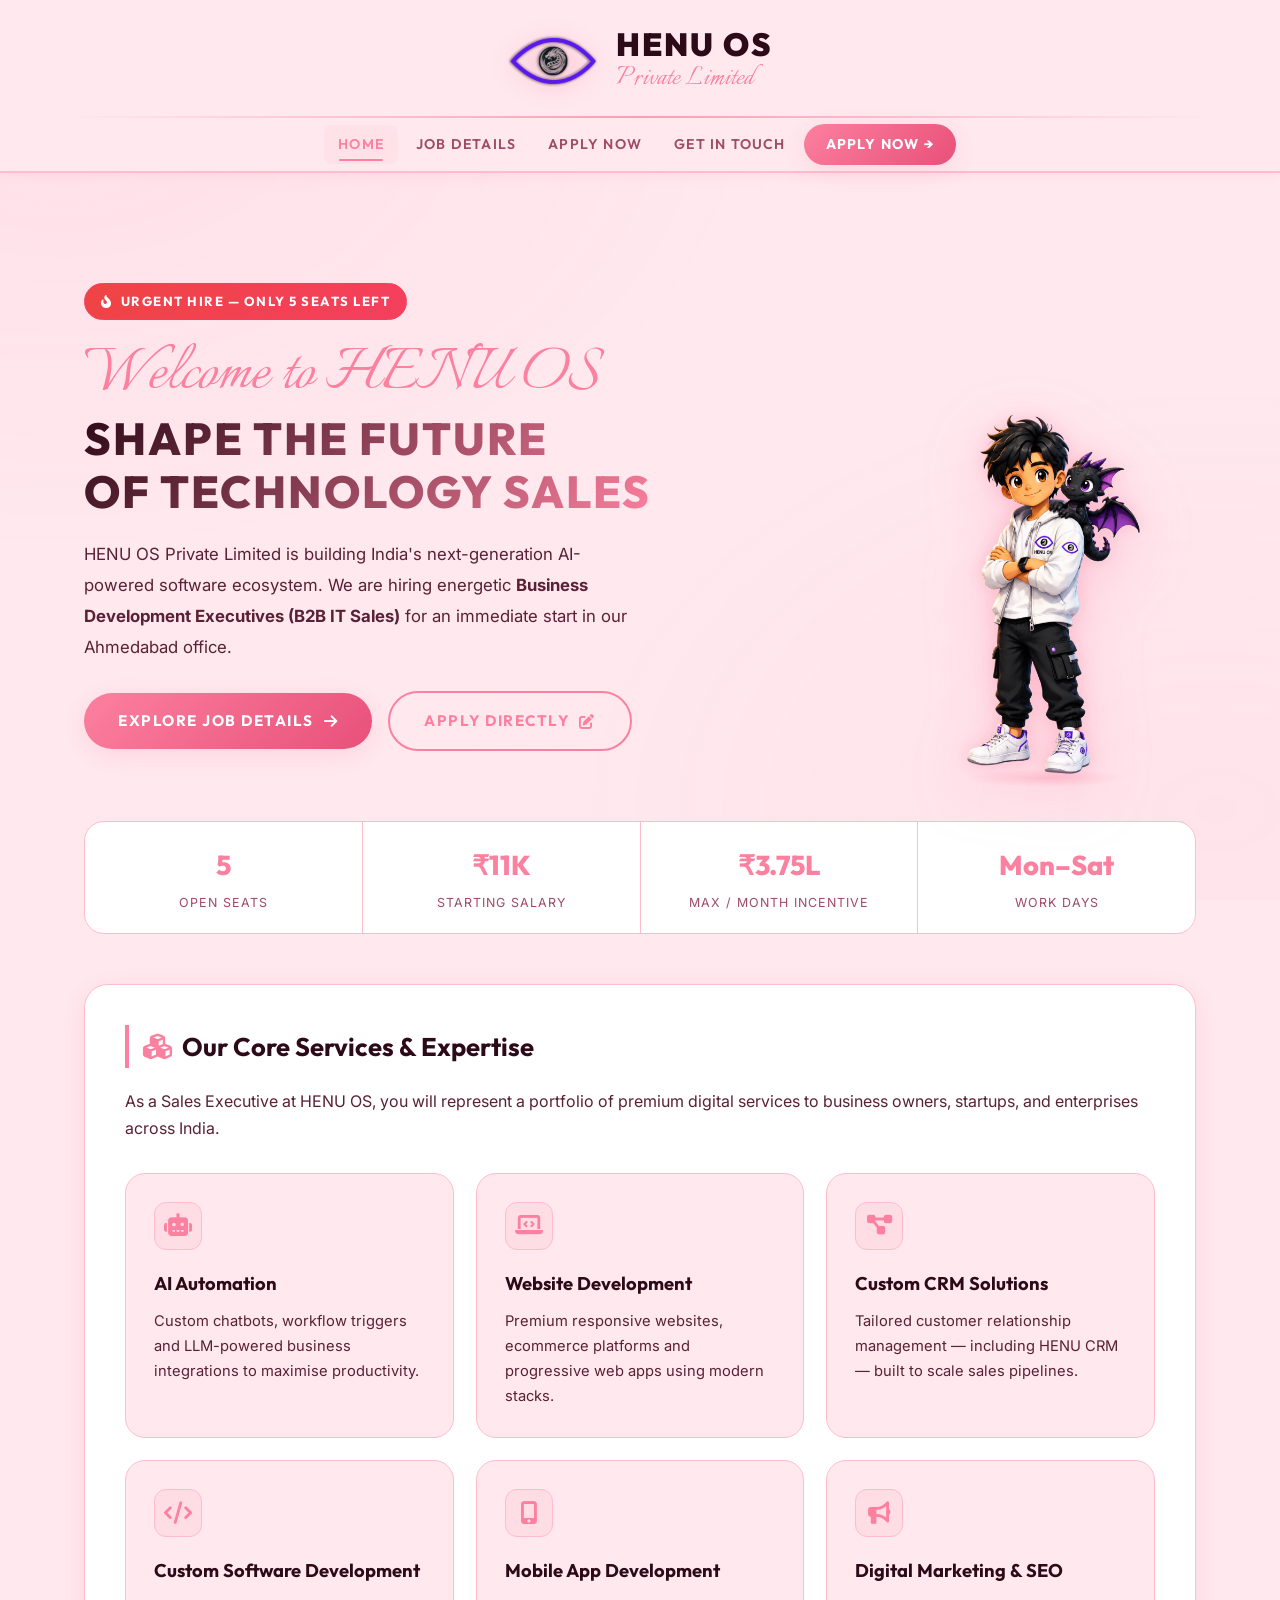
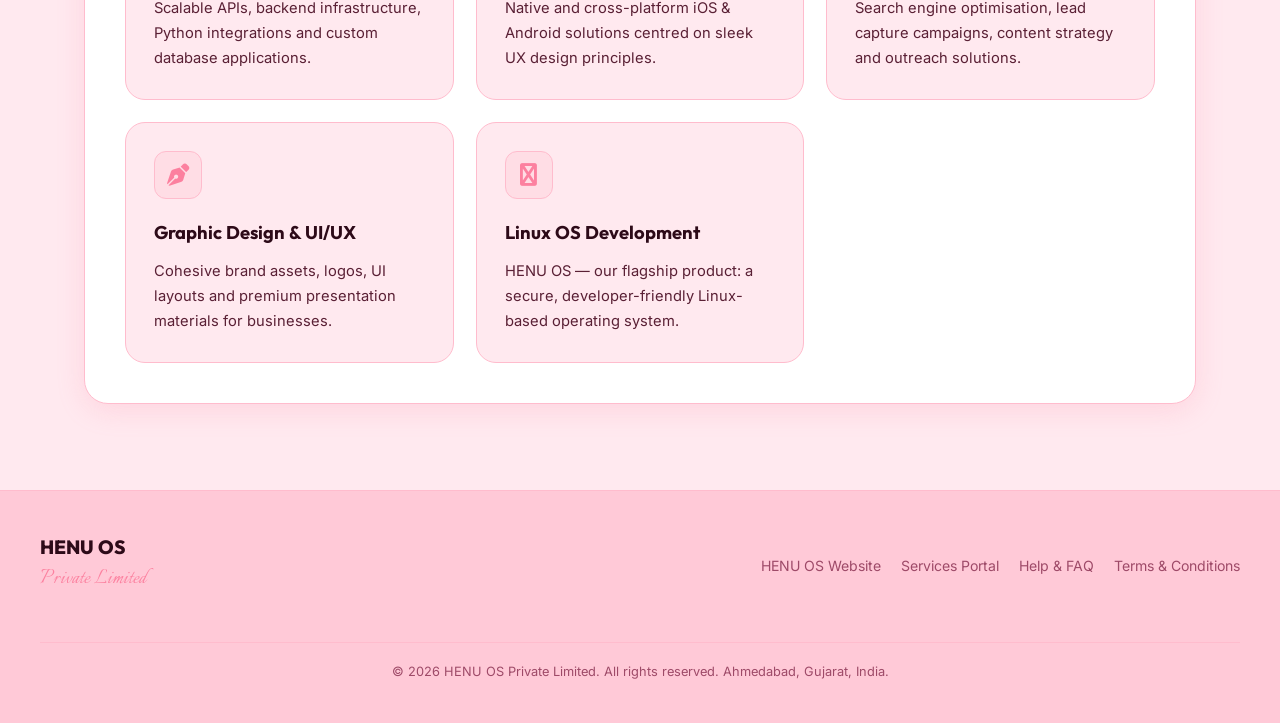
==== commit 0ba851f1: "Update index.html" ====
--- a/sales form/index.html
+++ b/sales form/index.html
@@ -1,10 +1,12 @@
 <!DOCTYPE html>
 <html lang="en">
+
 <head>
   <meta charset="UTF-8">
   <meta name="viewport" content="width=device-width, initial-scale=1.0">
   <title>HENU OS Private Limited – Sales Careers</title>
-  <meta name="description" content="Join HENU OS Private Limited as a Business Development Executive. B2B IT Sales, AI automation and digital marketing services. Apply now in Ahmedabad.">
+  <meta name="description"
+    content="Join HENU OS Private Limited as a Business Development Executive. B2B IT Sales, AI automation and digital marketing services. Apply now in Ahmedabad.">
   <link rel="stylesheet" href="style.css">
   <link rel="stylesheet" href="https://cdnjs.cloudflare.com/ajax/libs/font-awesome/6.4.0/css/all.min.css">
   <style>
@@ -21,81 +23,197 @@
     }
 
     .hero-left {
-      flex: 1 1 auto; min-width: 0;
+      flex: 1 1 auto;
+      min-width: 0;
       padding-bottom: 30px;
-      display: flex; flex-direction: column; align-items: flex-start;
-    }
-
-    .hero-left .badge { margin-bottom: 18px; }
-    .hero-left .fancy-title { text-align: left; margin-bottom: 2px; }
-    .hero-left .main-title  { text-align: left; margin-bottom: 20px; }
-    .hero-left p { font-size: 1.05rem; line-height: 1.85; max-width: 560px; margin-bottom: 28px; }
-
-    .hero-cta-row { display: flex; gap: 16px; flex-wrap: wrap; align-items: center; }
+      display: flex;
+      flex-direction: column;
+      align-items: flex-start;
+    }
+
+    .hero-left .badge {
+      margin-bottom: 18px;
+    }
+
+    .hero-left .fancy-title {
+      text-align: left;
+      margin-bottom: 2px;
+    }
+
+    .hero-left .main-title {
+      text-align: left;
+      margin-bottom: 20px;
+    }
+
+    .hero-left p {
+      font-size: 1.05rem;
+      line-height: 1.85;
+      max-width: 560px;
+      margin-bottom: 28px;
+    }
+
+    .hero-cta-row {
+      display: flex;
+      gap: 16px;
+      flex-wrap: wrap;
+      align-items: center;
+    }
 
     .hero-sardu-wrap {
-      flex: 0 0 auto; width: 300px;
-      display: flex; align-items: flex-end; justify-content: center; position: relative;
+      flex: 0 0 auto;
+      width: 300px;
+      display: flex;
+      align-items: flex-end;
+      justify-content: center;
+      position: relative;
     }
 
     .sardu-home-img {
-      width: 100%; max-width: 300px; display: block; object-fit: contain;
+      width: 100%;
+      max-width: 300px;
+      display: block;
+      object-fit: contain;
       animation: sardFloat 4s ease-in-out infinite;
-      filter: drop-shadow(-3px 0 8px rgba(252,128,159,0.18)) drop-shadow(3px 0 8px rgba(252,128,159,0.18)) drop-shadow(0 18px 30px rgba(252,128,159,0.25));
+      filter: drop-shadow(-3px 0 8px rgba(252, 128, 159, 0.18)) drop-shadow(3px 0 8px rgba(252, 128, 159, 0.18)) drop-shadow(0 18px 30px rgba(252, 128, 159, 0.25));
     }
 
     @keyframes sardFloat {
-      0%, 100% { transform: translateY(0px); }
-      50%       { transform: translateY(-12px); }
+
+      0%,
+      100% {
+        transform: translateY(0px);
+      }
+
+      50% {
+        transform: translateY(-12px);
+      }
     }
 
     .sardu-shadow-ring {
-      position: absolute; bottom: -6px; left: 50%; transform: translateX(-50%);
-      width: 160px; height: 18px;
-      background: radial-gradient(ellipse, rgba(252,128,159,0.30) 0%, transparent 70%);
-      border-radius: 50%; animation: ringPulse 4s ease-in-out infinite;
+      position: absolute;
+      bottom: -6px;
+      left: 50%;
+      transform: translateX(-50%);
+      width: 160px;
+      height: 18px;
+      background: radial-gradient(ellipse, rgba(252, 128, 159, 0.30) 0%, transparent 70%);
+      border-radius: 50%;
+      animation: ringPulse 4s ease-in-out infinite;
     }
 
     @keyframes ringPulse {
-      0%, 100% { opacity: 0.6; transform: translateX(-50%) scaleX(1); }
-      50%       { opacity: 0.25; transform: translateX(-50%) scaleX(0.8); }
+
+      0%,
+      100% {
+        opacity: 0.6;
+        transform: translateX(-50%) scaleX(1);
+      }
+
+      50% {
+        opacity: 0.25;
+        transform: translateX(-50%) scaleX(0.8);
+      }
     }
 
     /* Stats strip */
     .hero-stats {
-      display: flex; gap: 0;
-      border: 1.5px solid var(--border-color); border-radius: 20px;
-      overflow: hidden; margin-top: 40px; background: #fff;
+      display: flex;
+      gap: 0;
+      border: 1.5px solid var(--border-color);
+      border-radius: 20px;
+      overflow: hidden;
+      margin-top: 40px;
+      background: #fff;
     }
 
     .stat-item {
-      flex: 1; padding: 20px 18px; text-align: center;
-      border-right: 1.5px solid var(--border-color); transition: var(--transition);
-    }
-
-    .stat-item:last-child { border-right: none; }
-    .stat-item:hover { background: var(--pink-primary); }
-
-    .stat-val { font-family: var(--font-title); font-size: 1.7rem; font-weight: 800; color: var(--accent); display: block; }
-    .stat-lbl { font-size: 0.78rem; color: var(--text-muted); text-transform: uppercase; letter-spacing: 1px; margin-top: 3px; }
+      flex: 1;
+      padding: 20px 18px;
+      text-align: center;
+      border-right: 1.5px solid var(--border-color);
+      transition: var(--transition);
+    }
+
+    .stat-item:last-child {
+      border-right: none;
+    }
+
+    .stat-item:hover {
+      background: var(--pink-primary);
+    }
+
+    .stat-val {
+      font-family: var(--font-title);
+      font-size: 1.7rem;
+      font-weight: 800;
+      color: var(--accent);
+      display: block;
+    }
+
+    .stat-lbl {
+      font-size: 0.78rem;
+      color: var(--text-muted);
+      text-transform: uppercase;
+      letter-spacing: 1px;
+      margin-top: 3px;
+    }
 
     @media (max-width: 900px) {
-      .hero-row { flex-direction: column; align-items: center; padding: 40px 0 0; gap: 0; }
-      .hero-left { align-items: center; text-align: center; padding-bottom: 10px; }
-      .hero-left .fancy-title, .hero-left .main-title { text-align: center; }
-      .hero-left p { text-align: center; max-width: 100%; }
-      .hero-cta-row { justify-content: center; }
-      .hero-sardu-wrap { width: 200px; order: -1; }
-      .hero-stats { flex-wrap: wrap; border-radius: 16px; }
-      .stat-item { min-width: 45%; border-bottom: 1.5px solid var(--border-color); }
+      .hero-row {
+        flex-direction: column;
+        align-items: center;
+        padding: 40px 0 0;
+        gap: 0;
+      }
+
+      .hero-left {
+        align-items: center;
+        text-align: center;
+        padding-bottom: 10px;
+      }
+
+      .hero-left .fancy-title,
+      .hero-left .main-title {
+        text-align: center;
+      }
+
+      .hero-left p {
+        text-align: center;
+        max-width: 100%;
+      }
+
+      .hero-cta-row {
+        justify-content: center;
+      }
+
+      .hero-sardu-wrap {
+        width: 200px;
+        order: -1;
+      }
+
+      .hero-stats {
+        flex-wrap: wrap;
+        border-radius: 16px;
+      }
+
+      .stat-item {
+        min-width: 45%;
+        border-bottom: 1.5px solid var(--border-color);
+      }
     }
 
     @media (max-width: 480px) {
-      .hero-sardu-wrap { width: 160px; }
-      .stat-val { font-size: 1.3rem; }
+      .hero-sardu-wrap {
+        width: 160px;
+      }
+
+      .stat-val {
+        font-size: 1.3rem;
+      }
     }
   </style>
 </head>
+
 <body>
 
   <!-- ===== CENTERED HEADER ===== -->
@@ -162,25 +280,66 @@
 
     <!-- Stats strip -->
     <div class="hero-stats">
-      <div class="stat-item"><span class="stat-val">5</span><div class="stat-lbl">Open Seats</div></div>
-      <div class="stat-item"><span class="stat-val">₹16K</span><div class="stat-lbl">Starting Salary</div></div>
-      <div class="stat-item"><span class="stat-val">₹3.75L</span><div class="stat-lbl">Max / Month Incentive</div></div>
-      <div class="stat-item"><span class="stat-val">Mon–Sat</span><div class="stat-lbl">Work Days</div></div>
+      <div class="stat-item"><span class="stat-val">5</span>
+        <div class="stat-lbl">Open Seats</div>
+      </div>
+      <div class="stat-item"><span class="stat-val">₹11K</span>
+        <div class="stat-lbl">Starting Salary</div>
+      </div>
+      <div class="stat-item"><span class="stat-val">₹3.75L</span>
+        <div class="stat-lbl">Max / Month Incentive</div>
+      </div>
+      <div class="stat-item"><span class="stat-val">Mon–Sat</span>
+        <div class="stat-lbl">Work Days</div>
+      </div>
     </div>
 
     <!-- SERVICES -->
     <div class="glass-card" style="margin-top: 50px;">
       <h2 class="section-title"><i class="fa-solid fa-cubes"></i> Our Core Services &amp; Expertise</h2>
-      <p>As a Sales Executive at HENU OS, you will represent a portfolio of premium digital services to business owners, startups, and enterprises across India.</p>
+      <p>As a Sales Executive at HENU OS, you will represent a portfolio of premium digital services to business owners,
+        startups, and enterprises across India.</p>
       <div class="services-grid">
-        <div class="service-card"><div class="service-icon"><i class="fa-solid fa-robot"></i></div><h3>AI Automation</h3><p>Custom chatbots, workflow triggers and LLM-powered business integrations to maximise productivity.</p></div>
-        <div class="service-card"><div class="service-icon"><i class="fa-solid fa-laptop-code"></i></div><h3>Website Development</h3><p>Premium responsive websites, ecommerce platforms and progressive web apps using modern stacks.</p></div>
-        <div class="service-card"><div class="service-icon"><i class="fa-solid fa-diagram-project"></i></div><h3>Custom CRM Solutions</h3><p>Tailored customer relationship management — including HENU CRM — built to scale sales pipelines.</p></div>
-        <div class="service-card"><div class="service-icon"><i class="fa-solid fa-code"></i></div><h3>Custom Software Development</h3><p>Scalable APIs, backend infrastructure, Python integrations and custom database applications.</p></div>
-        <div class="service-card"><div class="service-icon"><i class="fa-solid fa-mobile-screen-button"></i></div><h3>Mobile App Development</h3><p>Native and cross-platform iOS &amp; Android solutions centred on sleek UX design principles.</p></div>
-        <div class="service-card"><div class="service-icon"><i class="fa-solid fa-bullhorn"></i></div><h3>Digital Marketing &amp; SEO</h3><p>Search engine optimisation, lead capture campaigns, content strategy and outreach solutions.</p></div>
-        <div class="service-card"><div class="service-icon"><i class="fa-solid fa-pen-nib"></i></div><h3>Graphic Design &amp; UI/UX</h3><p>Cohesive brand assets, logos, UI layouts and premium presentation materials for businesses.</p></div>
-        <div class="service-card"><div class="service-icon"><i class="fa-solid fa-linux"></i></div><h3>Linux OS Development</h3><p>HENU OS — our flagship product: a secure, developer-friendly Linux-based operating system.</p></div>
+        <div class="service-card">
+          <div class="service-icon"><i class="fa-solid fa-robot"></i></div>
+          <h3>AI Automation</h3>
+          <p>Custom chatbots, workflow triggers and LLM-powered business integrations to maximise productivity.</p>
+        </div>
+        <div class="service-card">
+          <div class="service-icon"><i class="fa-solid fa-laptop-code"></i></div>
+          <h3>Website Development</h3>
+          <p>Premium responsive websites, ecommerce platforms and progressive web apps using modern stacks.</p>
+        </div>
+        <div class="service-card">
+          <div class="service-icon"><i class="fa-solid fa-diagram-project"></i></div>
+          <h3>Custom CRM Solutions</h3>
+          <p>Tailored customer relationship management — including HENU CRM — built to scale sales pipelines.</p>
+        </div>
+        <div class="service-card">
+          <div class="service-icon"><i class="fa-solid fa-code"></i></div>
+          <h3>Custom Software Development</h3>
+          <p>Scalable APIs, backend infrastructure, Python integrations and custom database applications.</p>
+        </div>
+        <div class="service-card">
+          <div class="service-icon"><i class="fa-solid fa-mobile-screen-button"></i></div>
+          <h3>Mobile App Development</h3>
+          <p>Native and cross-platform iOS &amp; Android solutions centred on sleek UX design principles.</p>
+        </div>
+        <div class="service-card">
+          <div class="service-icon"><i class="fa-solid fa-bullhorn"></i></div>
+          <h3>Digital Marketing &amp; SEO</h3>
+          <p>Search engine optimisation, lead capture campaigns, content strategy and outreach solutions.</p>
+        </div>
+        <div class="service-card">
+          <div class="service-icon"><i class="fa-solid fa-pen-nib"></i></div>
+          <h3>Graphic Design &amp; UI/UX</h3>
+          <p>Cohesive brand assets, logos, UI layouts and premium presentation materials for businesses.</p>
+        </div>
+        <div class="service-card">
+          <div class="service-icon"><i class="fa-solid fa-linux"></i></div>
+          <h3>Linux OS Development</h3>
+          <p>HENU OS — our flagship product: a secure, developer-friendly Linux-based operating system.</p>
+        </div>
       </div>
     </div>
   </main>
@@ -189,8 +348,11 @@
   <footer>
     <div class="footer-container">
       <div>
-        <span style="font-family:var(--font-title); font-weight:800; color:var(--text-dark); font-size:1.2rem;">HENU OS</span>
-        <span style="display:block; font-family:var(--font-fancy); color:var(--accent); font-size:1.5rem; margin-top:-4px;">Private Limited</span>
+        <span style="font-family:var(--font-title); font-weight:800; color:var(--text-dark); font-size:1.2rem;">HENU
+          OS</span>
+        <span
+          style="display:block; font-family:var(--font-fancy); color:var(--accent); font-size:1.5rem; margin-top:-4px;">Private
+          Limited</span>
       </div>
       <ul class="footer-links">
         <li><a href="https://henuos.netlify.app/" target="_blank">HENU OS Website</a></li>
@@ -198,10 +360,12 @@
         <li><a href="contact.html">Help &amp; FAQ</a></li>
         <li><a href="contact.html">Terms &amp; Conditions</a></li>
       </ul>
-      <div class="footer-copy">&copy; 2026 HENU OS Private Limited. All rights reserved. Ahmedabad, Gujarat, India.</div>
+      <div class="footer-copy">&copy; 2026 HENU OS Private Limited. All rights reserved. Ahmedabad, Gujarat, India.
+      </div>
     </div>
   </footer>
 
   <script src="script.js"></script>
 </body>
+
 </html>
